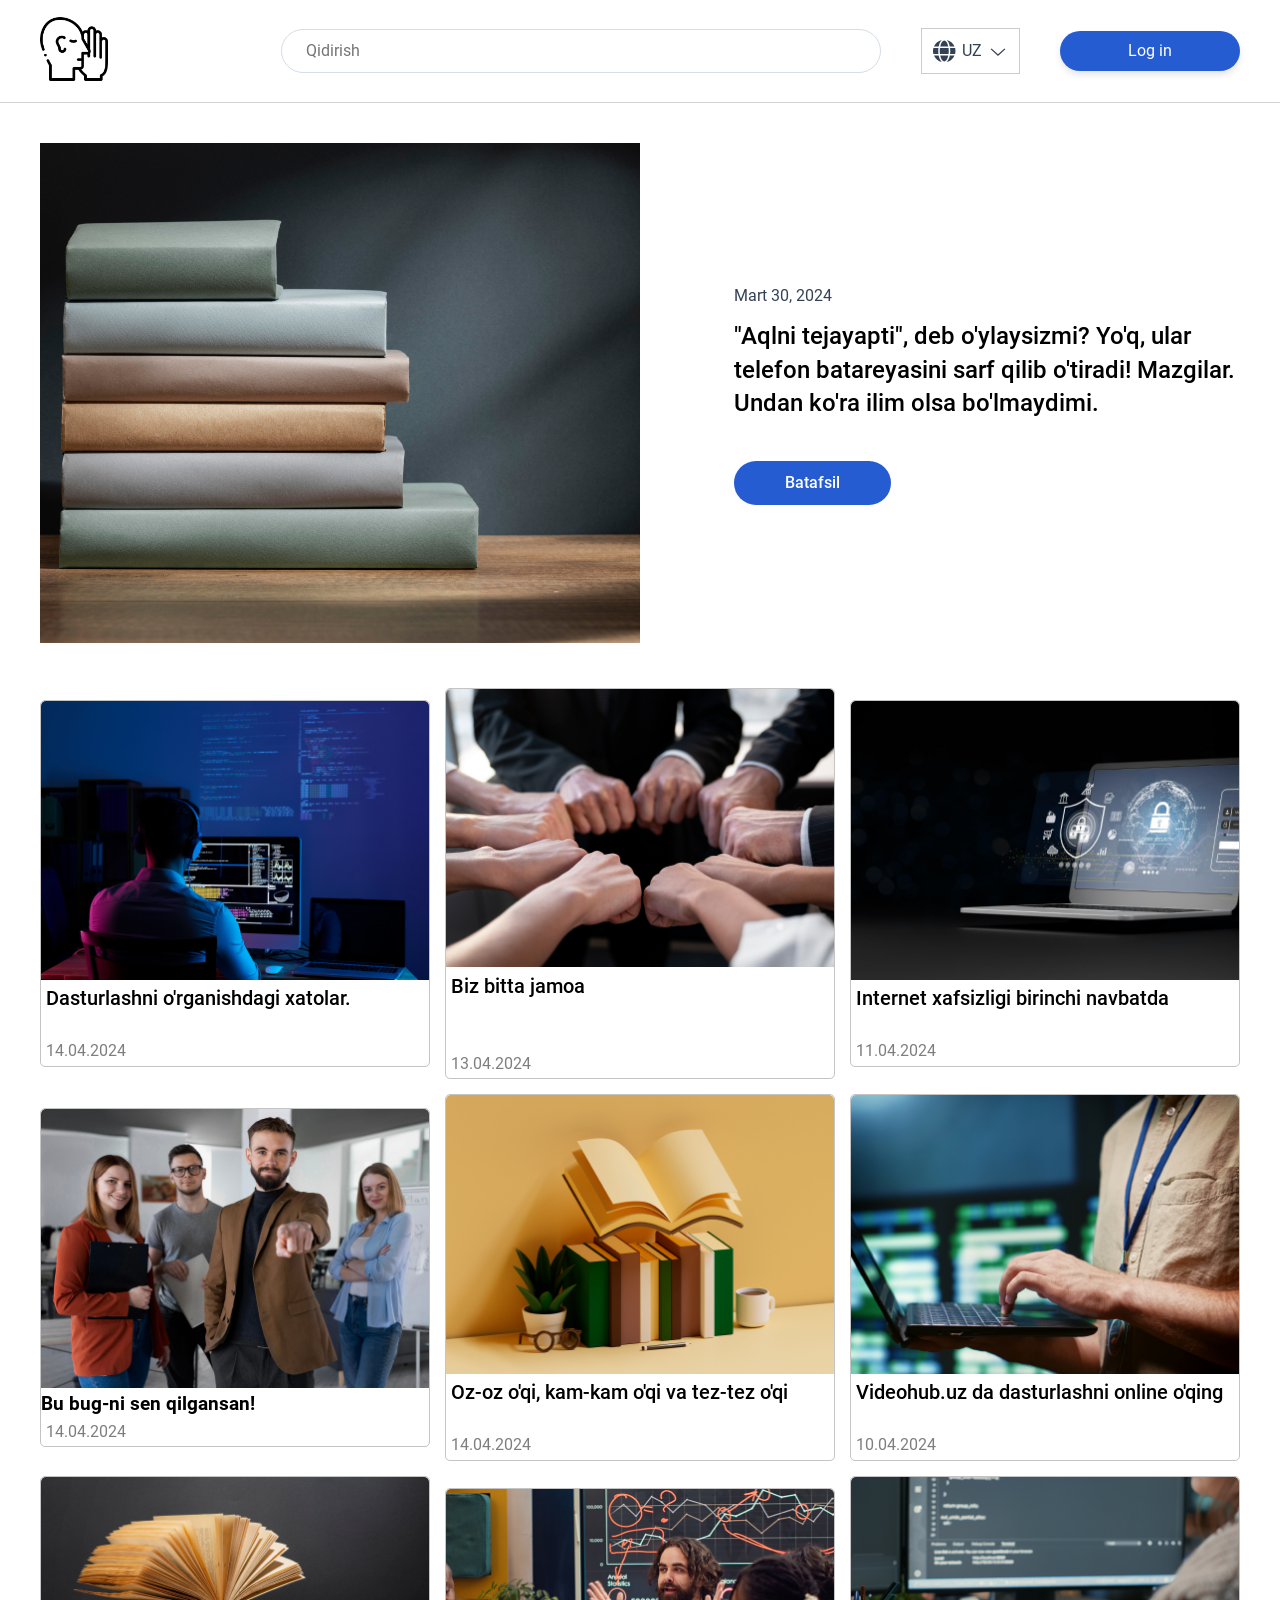
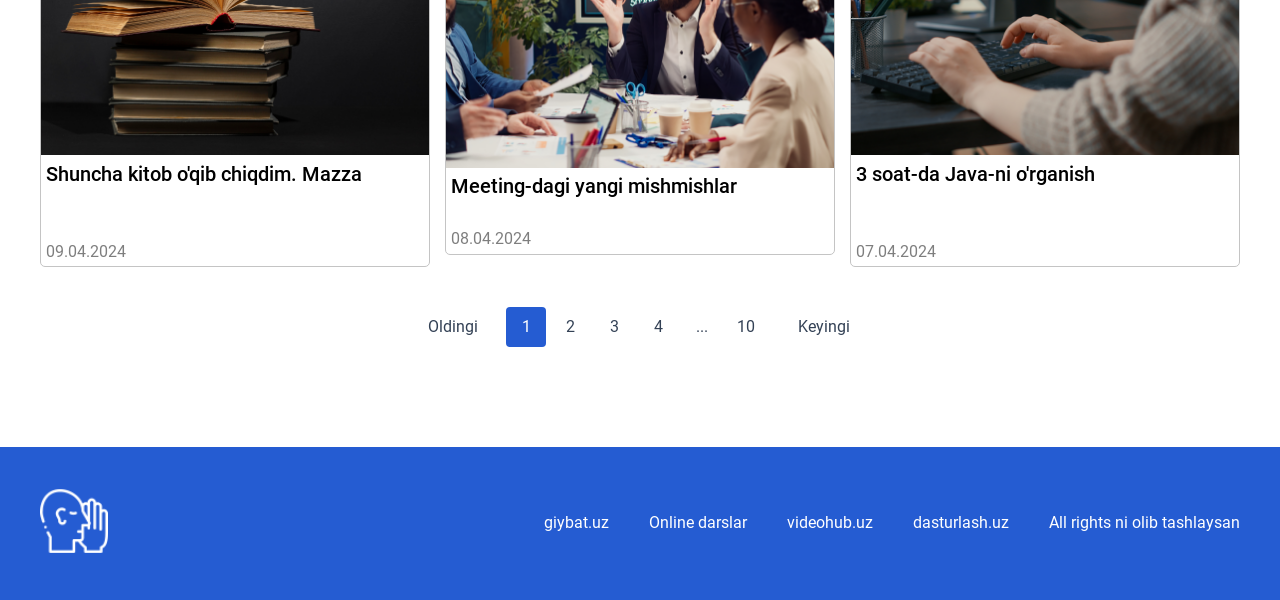
==== giybat-frontend-verstka-master/index.html @ 36bb70e4 "html template upload" ====
<!DOCTYPE html>
<html lang="en">
<head>
    <meta charset="UTF-8"/>
    <meta name="viewport" content="width=device-width, initial-scale=1.0"/>
    <link rel="stylesheet" href="./css/header.css"/>
    <link rel="stylesheet" href="./css/main.css"/>
    <link rel="stylesheet" href="./css/main-page.css"/>
    <link rel="stylesheet" href="./css/post.css"/>
    <link rel="stylesheet" href="./css/pagination.css"/>
    <link rel="stylesheet" href="./css/footer.css"/>
    <title>G'iybat.uz</title>
</head>
<body>
<div class="wrapper">
    <!-- Header start -->
    <header class="header">
        <div class="container">
            <div class="header_container">
                <div class="header_box__logo">
                    <a href="index.html">
                        <img src="./images/logo.png" alt="Book" class="header_logo"/>
                    </a>
                </div>
                <div class="header_block">
                    <div class="header_box__input">
                        <input type="text" placeholder="Qidirish" class="header_input"/>
                        <button class="header_search"></button>
                    </div>
                    <div class="dropdown">
                        <div class="dropdown_toggle" onclick="toggleLanguageDropdown()">
                            <img src="./images/language.svg" width="24" height="24"/>
                            <span id="current-lang">UZ</span>
                            <img src="./images/arrow1.svg" alt="arrow" class="arrow"/>
                        </div>
                        <div class="dropdown-content" id="dropdown-content">
                            <div onclick="setSelectedLanguage('UZ')">UZ</div>
                            <div onclick="setSelectedLanguage('EN')">EN</div>
                            <div onclick="setSelectedLanguage('RU')">RU</div>
                        </div>
                    </div>
                    <div class="header_btn__box">
                        <div class="header_burger__box">
                            <i class="header_burger"></i>
                        </div>
                        <a href="login.html" class="header_btn" id="header_btn">
                            Log in
                        </a>
                        <div class="header_entrance" id="header_entrance">
                            <button class="header_entrance__toggle">
                                <span class="icon user-icon">
                                  <svg xmlns="http://www.w3.org/2000/svg" width="16" height="16"
                                       fill="currentColor" viewBox="0 0 16 16">
                                    <path d="M8 8a3 3 0 1 0 0-6 3 3 0 0 0 0 6zM8 9a5 5 0 0 0-4.546 2.916A2 2 0 0 0 5.07 14h5.858a2 2 0 0 0 1.616-2.084A5 5 0 0 0 8 9z"/>
                                  </svg>
                                </span>
                                <span id="header_user_name_id">UserName</span>
                            </button>
                            <ul class="header_entrance__menu">
                                <li>
                                    <a href="profile-post-list.html">
                                    <span class="icon">
                                      <svg xmlns="http://www.w3.org/2000/svg"
                                           width="16" height="16" fill="currentColor" viewBox="0 0 16 16">
                                        <path d="M11 5a3 3 0 1 1-6 0 3 3 0 0 1 6 0z"/>
                                        <path d="M14 8s-1 0-1-1-1-4-5-4-5 4-5 4-1 1-1 1v6h12V8z"/>
                                      </svg>
                                    </span>
                                        Kabinetga o'tish
                                    </a>
                                </li>
                                <li>
                                    <a href="#logout" onclick="logout()">
                                    <span class="icon">
                                         <svg xmlns="http://www.w3.org/2000/svg" width="16" height="16"
                                              fill="currentColor" viewBox="0 0 16 16">
                                            <path d="M11.5 2.5a.5.5 0 0 0-.5-.5H4.707l.147-.146a.5.5 0 0 0-.708-.708l-1.5 1.5a.5.5 0 0 0 0 .708l1.5 1.5a.5.5 0 0 0 .708-.708L4.707 3h6.293a.5.5 0 0 0 .5-.5z"/>
                                            <path d="M11 14V6H5v8h6zm1 0V6a1 1 0 0 0-1-1H5a1 1 0 0 0-1 1v8a1 1 0 0 0 1 1h6a1 1 0 0 0 1-1z"/>
                                         </svg>
                                     </span>
                                        Profildan chiqish
                                    </a>
                                </li>
                            </ul>
                        </div>
                    </div>
                </div>
            </div>
        </div>
    </header>
    <!-- Header end -->

    <!-- Main start -->
    <main>

        <!-- Main Post start -->
        <section class="main-card">
            <div class="container">
                <div class="main-card_container">
                    <div class="main-card_img__box">
                        <img src="./images/book_first.png" alt="Book first"/>
                    </div>
                    <div class="main-card_content">
                        <p class="main-card_text">Mart 30, 2024</p>
                        <h2 class="main-card_title">
                            "Aqlni tejayapti", deb o'ylaysizmi? Yo'q, ular telefon batareyasini sarf qilib o'tiradi!
                            Mazgilar. Undan ko'ra ilim olsa bo'lmaydimi.
                        </h2>
                        <button class="main-card_btn">Batafsil</button>
                    </div>
                </div>
            </div>
        </section>
        <!-- Main Post end -->

        <!-- Main Post-List start -->
        <section class="post-wrapper container">
            <div class="post_container">
                <!-- Post box start -->
                <div class="post_box">
                    <a href="post-detail.html">
                        <div class="post_img__box">
                            <img src="./images/book1.png" alt="Book1" class="post_img"/>
                        </div>
                        <h3 class="post_title">
                            Dasturlashni o'rganishdagi xatolar.
                        </h3>
                        <p class="post_text">14.04.2024</p>
                    </a>
                </div>
                <!-- Post box end -->

                <!-- Post box start -->
                <div class="post_box">
                    <a href="post-detail.html">
                        <div class="post_img__box">
                            <img src="./images/book2.png" alt="Book1" class="post_img"/>
                        </div>
                        <h3 class="post_title post_short">Biz bitta jamoa</h3>
                        <p class="post_text">13.04.2024</p>
                    </a>
                </div>
                <!-- Post box end -->

                <!-- Post box start -->
                <div class="post_box">
                    <a href="post-detail.html">
                        <div class="post_img__box">
                            <img src="./images/book3.png" alt="Book1" class="post_img"/>
                        </div>
                        <h3 class="post_title">
                            Internet xafsizligi birinchi navbatda
                        </h3>
                        <p class="post_text">11.04.2024</p>
                    </a>
                </div>
                <!-- Post box end-->

                <!-- Post box start-->
                <div class="post_box">
                    <a href="post-detail.html">
                        <div class="post_img__box">
                            <img src="./images/book4.png" alt="Book1" class="post_img"/>
                        </div>
                        <h3 class="page_title">
                            Bu bug-ni sen qilgansan!
                        </h3>
                        <p class="post_text">14.04.2024</p>
                    </a>
                </div>
                <!-- Post box end -->

                <!-- Post box start -->
                <div class="post_box">
                    <a href="post-detail.html">
                        <div class="post_img__box">
                            <img src="./images/book5.png" alt="Book1" class="post_img"/>
                        </div>
                        <h3 class="post_title">
                            Oz-oz o'qi, kam-kam o'qi va tez-tez o'qi
                        </h3>
                        <p class="post_text">14.04.2024</p>
                    </a>
                </div>
                <!-- Post box end -->

                <!-- Post box start -->
                <div class="post_box">
                    <a href="post-detail.html">
                        <div class="post_img__box">
                            <img src="./images/book6.png" alt="Book1" class="post_img"/>
                        </div>
                        <h3 class="post_title">
                            Videohub.uz da dasturlashni online o'qing
                        </h3>
                        <p class="post_text">10.04.2024</p>
                    </a>
                </div>
                <!-- Post box end -->

                <!-- Post box start -->
                <div class="post_box">
                    <a href="post-detail.html">
                        <div class="post_img__box">
                            <img src="./images/book7.png" alt="Book1" class="post_img"/>
                        </div>
                        <h3 class="post_title post_short">Shuncha kitob o'qib chiqdim. Mazza</h3>
                        <p class="post_text">09.04.2024</p>
                    </a>
                </div>
                <!-- Post box end -->

                <!-- Post box start -->
                <div class="post_box">
                    <a href="post-detail.html">
                        <div class="post_img__box">
                            <img src="./images/book8.png" alt="Book1" class="post_img"/>
                        </div>
                        <h3 class="post_title">
                            Meeting-dagi yangi mishmishlar
                        </h3>
                        <p class="post_text">08.04.2024</p>
                    </a>
                </div>
                <!-- Post box end -->

                <!-- Post box start -->
                <div class="post_box">
                    <a href="post-detail.html">
                        <div class="post_img__box">
                            <img src="./images/book9.png" alt="Book1" class="post_img"/>
                        </div>
                        <h3 class="post_title post_short">3 soat-da Java-ni o'rganish</h3>
                        <p class="post_text">07.04.2024</p>
                    </a>
                </div>
                <!-- Post box end -->
            </div>
        </section>
        <!-- Main Post-List end -->

        <!-- Pagination start -->
        <section class="pagination container">
            <div class="pagination-wrapper">
                <div class="pagination_btn__box">
                    <button class="pagination_btn pagination-back">Oldingi</button>
                </div>
                <div class="pagination_block">
                    <div class="pagination_btn__box">
                        <button class="pagination_active">1</button>
                    </div>
                    <div class="pagination_btn__box">
                        <button class="pagination_btn">2</button>
                    </div>
                    <div class="pagination_btn__box">
                        <button class="pagination_btn">3</button>
                    </div>
                    <div class="pagination_btn__box">
                        <button class="pagination_btn">4</button>
                    </div>
                    <div class="pagination_btn__box">
                        <button class="pagination_btn">...</button>
                    </div>
                    <div class="pagination_btn__box">
                        <button class="pagination_btn">10</button>
                    </div>
                </div>
                <div class="pagination_btn__box">
                    <button class="pagination_btn pagination-forward">Keyingi</button>
                </div>
            </div>
        </section>
        <!-- Pagination end -->

    </main>
    <!-- Main end -->

</div>
<!-- Footer start -->
<footer class="footer">
    <div class="container">
        <div class="footer_container">
            <div class="footer_logo__box">
                <a href="index.html">
                    <img src="./images/logo2.png" alt="Book" class="header_logo"/>
                </a>
            </div>
            <ul class="footer_list">
                <li class="footer_item">
                    <a href="" class="footer_link">giybat.uz</a>
                </li>
                <li class="footer_item">
                    <a href="" class="footer_link">Online darslar</a>
                </li>
                <li class="footer_item">
                    <a href="" class="footer_link">videohub.uz</a>
                </li>
                <li class="footer_item">
                    <a href="" class="footer_link">dasturlash.uz</a>
                </li>
                <li class="footer_item">All rights ni olib tashlaysan</li>
            </ul>
        </div>
    </div>
</footer>
<!-- Footer end -->

<script src="./js/header.js"></script>
</body>
</html>
---- giybat-frontend-verstka-master/css/header.css ----
/* Header */
.header {
  padding-top: 15px;
  padding-bottom: 15px;
  background-color: #fff;
  border-bottom: 1px solid #d4d4d4;
}

.header_container {
  display: -webkit-box;
  display: -ms-flexbox;
  display: flex;
  -webkit-box-align: center;
  -ms-flex-align: center;
  align-items: center;
  -webkit-box-pack: justify;
  -ms-flex-pack: justify;
  justify-content: space-between;
}

.header_box__logo {
  padding-right: 40px;
}

.header_logo {
  width: 68px;
}

.header_block {
  width: 100%;
  display: -webkit-box;
  display: -ms-flexbox;
  display: flex;
  -webkit-box-pack: end;
  -ms-flex-pack: end;
  justify-content: flex-end;
  -webkit-box-align: center;
  -ms-flex-align: center;
  align-items: center;
  gap: 40px;
}

.header_box__input {
  position: relative;
  max-width: 600px;
  width: 100%;
}

.header_input {
  border: 1px solid #d4dde8;
  outline: none;
  width: 100%;
  padding: 12px 24px;
  border-radius: 30px;
}

.header_box__input input::-webkit-input-placeholder {
  font-family: "Roboto";
  font-weight: 400;
  font-size: 16px;
  line-height: 20.6px;
}

.header_box__input input::-moz-placeholder {
  font-family: "Roboto";
  font-weight: 400;
  font-size: 16px;
  line-height: 20.6px;
}

.header_box__input input:-ms-input-placeholder {
  font-family: "Roboto";
  font-weight: 400;
  font-size: 16px;
  line-height: 20.6px;
}

.header_box__input input::-ms-input-placeholder {
  font-family: "Roboto";
  font-weight: 400;
  font-size: 16px;
  line-height: 20.6px;
}

.header_box__input input::placeholder {
  font-family: "Roboto";
  font-weight: 400;
  font-size: 16px;
  line-height: 20.6px;
}

.header_search {
  position: absolute;
  width: 20px;
  height: 20px;
  background-image: url("../../images/search.svg");
  background-size: 20px 20px;
  top: 50%;
  right: 24px;
  -webkit-transform: translateY(-50%);
  transform: translateY(-50%);
}

.dropdown {
  position: relative;
  display: inline-block;
  font-family: Arial, sans-serif;
}

.dropdown_toggle {
  width: 99px;
  padding: 10px;
  display: -webkit-box;
  display: -ms-flexbox;
  display: flex; /* Flexbox для выравнивания */
  -webkit-box-align: center;
  -ms-flex-align: center;
  align-items: center; /* Вертикальное выравнивание по центру */
  -webkit-box-pack: justify;
  -ms-flex-pack: justify;
  justify-content: space-between;
  cursor: pointer;
  -webkit-transition: border 0.3s ease;
  transition: border 0.3s ease;
  border: 1px solid #ccc;
}

.active:hover {
  background-color: #255cd2;
}

#current-lang {
  color: #334155;
  font-family: "Roboto";
  font-weight: 400;
  font-size: 16px;
  line-height: 20.16px;
  margin-left: 6px;
}

/* Стиль стрелки */
.dropdown_toggle .arrow {
  margin-left: 5px;
  -webkit-transition: -webkit-transform 0.3s ease;
  transition: -webkit-transform 0.3s ease;
  transition: transform 0.3s ease;
  transition: transform 0.3s ease, -webkit-transform 0.3s ease; /* Плавная анимация вращения */
  -webkit-transform-origin: center;
  transform-origin: center; /* Точка вращения в центре */
}

/* Вращаем стрелку снизу вверх при открытии меню */
.dropdown_toggle.active .arrow {
  -webkit-transform: rotateX(180deg);
  transform: rotateX(
    180deg
  ); /* Вращение по оси X на 180 градусов снизу вверх */
}

.dropdown-content {
  display: none;
  position: absolute;
  background-color: white;
  border: 1px solid #ccc;
  width: 99px;
  z-index: 1;
}

.dropdown-content div {
  font-weight: 400;
  font-size: 16px;
  line-height: 20.16px;
  padding: 14px 24px;
  cursor: pointer;
  text-align: center; /* Центрирование текста */
}

.dropdown-content div:hover {
  background-color: #255cd2;
  color: #ffffff;
  text-decoration: underline;
}

.show {
  display: block;
}

.header_btn__box {
  max-width: 180px;
  width: 100%;
}

.header_btn {
  background-color: #255cd2; /* Синий цвет фона */
  color: #ffffff; /* Цвет текста */
  padding: 10px 68px; /* Отступы внутри кнопки */
  border: none; /* Убираем рамку */
  border-radius: 30px; /* Закругленные углы */
  font-weight: 400;
  font-size: 16px; /* Размер шрифта */
  line-height: 20.16px;
  cursor: pointer; /* Курсор при наведении */
  text-align: center; /* Центрирование текста */
  display: inline-block; /* Блочный элемент в строке */
  -webkit-box-shadow: 0 4px 6px rgba(0, 0, 0, 0.1);
  box-shadow: 0 4px 6px rgba(0, 0, 0, 0.1); /* Легкая тень */
  -webkit-transition: background-color 0.3s ease;
  transition: background-color 0.3s ease; /* Плавный переход фона при наведении */
  /* display: none; */
}

/* Menu start */
.header_entrance {
  position: relative;
  display: none;
}

.header_entrance__toggle {
  background-color: #fff;
  border: 1px solid #ccc;
  padding: 10px 15px;
  cursor: pointer;
  border-radius: 4px;
  display: flex;
  align-items: center;
  gap: 10px;
}

.header_entrance__menu {
  position: absolute;
  top: 100%;
  left: 0;
  display: none;
  background-color: #fff;
  border: 1px solid #ccc;
  border-radius: 4px;
  margin-top: 5px;
  list-style: none;
  padding: 0;
  width: 200px;
  box-shadow: 0 4px 6px rgba(0, 0, 0, 0.1);
}

.header_entrance__menu li {
  border-bottom: 1px solid #eee;
}

.header_entrance__menu li:last-child {
  border-bottom: none;
}

.header_entrance__menu a {
  text-decoration: none;
  color: #333;
  display: flex;
  align-items: center;
  gap: 10px;
  padding: 10px;
}

.header_entrance__menu a:hover {
  background-color: #f0f0f0;
}

.icon {
  display: flex;
  align-items: center;
}

.header_entrance__show {
  display: block;
}

/* Menu end*/

.header_entrance__block {
  position: relative;
  /* display: none; */
}

.header_name__block {
  display: flex;
  align-items: center;
}

.header_img__box {
  margin-right: 6px;
}

.rounded-circle {
  border-radius: 50%;
}

.header_list {
  position: absolute;
  display: none;
}

.header_entrance__link {
  color: #202020;
  display: flex;
  align-items: flex-start;
  border-bottom: 1px solid #cccccc;
  background-color: #f6f8fa;
  border-radius: 3px;
  padding: 10px;
}

.header_entrance__link:hover {
  background-color: #cccccc;
}

.header_entrance__link::before {
  content: "";
  width: 14px;
  height: 14px;
  display: inline-block;
  margin-right: 6px;
}

.header_entrance__item:nth-child(1) .header_entrance__link::before {
  background-image: url("../images/user.svg");
  background-size: 12.25px 14px;
  background-repeat: no-repeat;
  background-position: center center;
}

.header_entrance__item:nth-child(2) .header_entrance__link::before {
  background-image: url("../images/pencil.svg");
  background-size: 14px 14px;
  background-repeat: no-repeat;
  background-position: center center;
}

.header_entrance__item:nth-child(3) .header_entrance__link::before {
  background-image: url("../images/close.svg");
  background-size: 8.75px 14px;
  background-repeat: no-repeat;
  background-position: center center;
}

.header_btn:hover {
  background-color: #165cbb; /* Изменение фона при наведении */
}

@media screen and (max-width: 1100px) {
  .header_box__input {
    max-width: 300px;
  }
}

@media screen and (max-width: 800px) {
  .header_box__logo {
    padding-right: 20px;
  }

  .header_block {
    gap: 20px;
  }

  .header_btn {
    padding-left: 48px;
    padding-right: 48px;
  }
}

@media screen and (max-width: 700px) {
  .header_burger__box {
    padding: 12px 11px;
    background-color: #edf0f3;
  }

  .header_burger {
    width: 18px;
    height: 16px;
    background-image: url("../../images/burger.svg");
    background-repeat: no-repeat;
    background-position: center center;
    display: block;
  }

  .header_btn {
    display: none;
  }
}

@media screen and (max-width: 500px) {
  .header {
    padding-top: 20px;
    padding-bottom: 20px;
  }

  .header_input {
    display: none;
  }

  .header_search {
    right: 0;
  }

  .current-lang {
    font-size: 14px;
    line-height: 17.64px;
  }
}
---- giybat-frontend-verstka-master/css/main.css ----
@charset "UTF-8";
html {
    line-height: 1.15; /* 1 */
    -webkit-text-size-adjust: 100%; /* 2 */
}

body {
    margin: 0;
}

main {
    display: block;
}

h1 {
    font-size: 2em;
    margin: 0.67em 0;
}

hr {
    -webkit-box-sizing: content-box;
    box-sizing: content-box; /* 1 */
    height: 0; /* 1 */
    overflow: visible; /* 2 */
}

pre {
    font-family: monospace, monospace; /* 1 */
    font-size: 1em; /* 2 */
}

a {
    background-color: transparent;
}

abbr[title] {
    border-bottom: none; /* 1 */
    text-decoration: underline; /* 2 */
    -webkit-text-decoration: underline dotted;
    text-decoration: underline dotted; /* 2 */
}

b,
strong {
    font-weight: bolder;
}

code,
kbd,
samp {
    font-family: monospace, monospace; /* 1 */
    font-size: 1em; /* 2 */
}

small {
    font-size: 80%;
}

sub,
sup {
    font-size: 75%;
    line-height: 0;
    position: relative;
    vertical-align: baseline;
}

sub {
    bottom: -0.25em;
}

sup {
    top: -0.5em;
}

img {
    border-style: none;
}


button,
input,
optgroup,
select,
textarea {
    font-family: inherit; /* 1 */
    font-size: 100%; /* 1 */
    line-height: 1.15; /* 1 */
    margin: 0; /* 2 */
}


button,
input {
    /* 1 */
    overflow: visible;
}

button,
select {
    /* 1 */
    text-transform: none;
}

/**
 * Correct the inability to style clickable types in iOS and Safari.
 */
button,
[type="button"],
[type="reset"],
[type="submit"] {
    -webkit-appearance: button;
}

/**
 * Remove the inner border and padding in Firefox.
 */
button::-moz-focus-inner,
[type="button"]::-moz-focus-inner,
[type="reset"]::-moz-focus-inner,
[type="submit"]::-moz-focus-inner {
    border-style: none;
    padding: 0;
}

/**
 * Restore the focus styles unset by the previous rule.
 */
button:-moz-focusring,
[type="button"]:-moz-focusring,
[type="reset"]:-moz-focusring,
[type="submit"]:-moz-focusring {
    outline: 1px dotted ButtonText;
}


/**
 * 1. Correct the text wrapping in Edge and IE.
 * 2. Correct the color inheritance from `fieldset` elements in IE.
 * 3. Remove the padding so developers are not caught out when they zero out
 *    `fieldset` elements in all browsers.
 */
legend {
    -webkit-box-sizing: border-box;
    box-sizing: border-box; /* 1 */
    color: inherit; /* 2 */
    display: table; /* 1 */
    max-width: 100%; /* 1 */
    padding: 0; /* 3 */
    white-space: normal; /* 1 */
}

/**
 * Add the correct vertical alignment in Chrome, Firefox, and Opera.
 */
progress {
    vertical-align: baseline;
}

/**
 * Remove the default vertical scrollbar in IE 10+.
 */
textarea {
    overflow: auto;
}

/**
 * 1. Add the correct box sizing in IE 10.
 * 2. Remove the padding in IE 10.
 */
[type="checkbox"],
[type="radio"] {
    -webkit-box-sizing: border-box;
    box-sizing: border-box; /* 1 */
    padding: 0; /* 2 */
}

/**
 * Correct the cursor style of increment and decrement buttons in Chrome.
 */
[type="number"]::-webkit-inner-spin-button,
[type="number"]::-webkit-outer-spin-button {
    height: auto;
}

/**
 * 1. Correct the odd appearance in Chrome and Safari.
 * 2. Correct the outline style in Safari.
 */
[type="search"] {
    -webkit-appearance: textfield; /* 1 */
    outline-offset: -2px; /* 2 */
}

/**
 * Remove the inner padding in Chrome and Safari on macOS.
 */
[type="search"]::-webkit-search-decoration {
    -webkit-appearance: none;
}

/**
 * 1. Correct the inability to style clickable types in iOS and Safari.
 * 2. Change font properties to `inherit` in Safari.
 */
::-webkit-file-upload-button {
    -webkit-appearance: button; /* 1 */
    font: inherit; /* 2 */
}


/**
 * Add the correct display in IE 10.
 */
[hidden] {
    display: none;
}

@font-face {
    font-display: swap;
    font-family: "Roboto";
    font-style: normal;
    font-weight: 400;
    src: url("../fonts/roboto-v32-latin-regular.woff2") format("woff2");
}

@font-face {
    font-display: swap;
    font-family: "Roboto";
    font-style: normal;
    font-weight: 500;
    src: url("../fonts/roboto-v32-latin-500.woff2") format("woff2");
}

@font-face {
    font-display: swap;
    font-family: "Roboto";
    font-style: normal;
    font-weight: 700;
    src: url("../fonts/roboto-v32-latin-700.woff2") format("woff2");
}

html {
    box-sizing: border-box;
    scroll-behavior: smooth;
    height: 100%;
}

*,
*::before,
*::after {
    box-sizing: inherit;
    font-family: "Roboto";
}

body {
    height: 100%;
    margin: 0;
    padding: 0;
}

h1,
h2,
h3,
h4,
h5,
h6,
p {
    margin: 0;
}

img {
    width: 100%;
    height: auto;
    -o-object-fit: cover;
    object-fit: cover;
}

ul,
li {
    padding: 0;
    margin: 0;
    list-style: none;
}

a {
    display: inline-block;
    text-decoration: none;
}

button {
    display: inline-block;
    background: transparent;
    border: none;
    cursor: pointer;
    padding: 0;
}

.container {
    max-width: 1240px;
    width: 100%;
    margin-left: auto;
    margin-right: auto;
    padding-left: 20px;
    padding-right: 20px;
}

.container-small {
    width: 60%;
    margin-left: auto;
    margin-right: auto;
    padding-left: 20px;
    padding-right: 20px;
}

.btn {
    border-radius: 30px;
    padding: 10px 35px;
    font-weight: 500;
    font-size: 16px;
    line-height: 22.4px;
    display: inline-block;
}

.btn-default {
    color: black;
    background-color: #edf0f3;
}

.btn-primary {
    color: #ffffff;
    background-color: #255cd2;

}


.bottom-m-3 {
    margin-bottom: 2.5rem;
}

.paragraph-title {
    font-weight: 700;
    font-size: 24px;
    line-height: 28.8px;
    margin-bottom: 24px;
}

.ml-3 {
    margin-left: 3rem;
}

.mb-16 {
    margin-bottom: 40px;
}

.position-relative {
    position: relative;
}
---- giybat-frontend-verstka-master/css/main-page.css ----
/* main card style start */
.main-card {
    padding-top: 40px;
    padding-bottom: 40px;
}

.main-card_container {
    display: flex;
    align-items: center;
    justify-content: space-between;
    column-gap: 14px;
}

.main-card_img__box {
    max-width: 600px;
    width: 100%;
}

.main-card_text {
    font-weight: 400;
    font-size: 16px;
    line-height: 20.16px;
    color: #334155;
    margin-bottom: 14px;
}

.main-card_title {
    max-width: 506px;
    width: 100%;
    font-weight: 500;
    font-size: 24px;
    line-height: 33.6px;
    margin-bottom: 40px;
}

.main-card_btn {
    font-weight: 500;
    font-size: 16px;
    line-height: 24px;
    padding: 10px 51px;
    border-radius: 30px;
    background-color: #255cd2;
    color: #ffffff;
}

@media screen and (max-width: 1164px) {
    .main-card {
        padding-top: 30px;
        padding-bottom: 30px;
    }

    .main-card_container {
        -webkit-box-orient: vertical;
        -webkit-box-direction: normal;
        -ms-flex-direction: column;
        flex-direction: column;
        row-gap: 28px;
    }

    .main-card_img__box {
        max-width: 500px;
    }
}

@media screen and (max-width: 600px) {
    .main-card {
        padding-top: 16px;
    }

    .main-card_container {
        row-gap: 16px;
    }

    .main-card_img__box {
        max-width: 100%;
    }

    .main-card_text {
        font-size: 14px;
        line-height: 17.64px;
        margin-bottom: 14px;
    }

    .main-card_title {
        max-width: 100%;
        font-size: 18px;
        line-height: 25.2px;
        margin-bottom: 24px;
    }

    .main-card_btn {
        padding-left: 0;
        padding-right: 0;
        width: 100%;
    }
}

/* main card style end */
---- giybat-frontend-verstka-master/css/post.css ----
/* Post style css */
.post-wrapper {
    padding-bottom: 40px;
}

.post_container {
    display: flex;
    align-items: center;
    flex-wrap: wrap;
    justify-content: center;
    column-gap: 15px;
    row-gap: 15px;
}

.post_main_title {
    text-align: center;
    font-weight: 700;
    font-size: 46px;
    line-height: 64.4px;
    margin-bottom: 40px;
}

.post_box {
    max-width: 390px;
    width: 100%;
    border-radius: 5px;
    transition: box-shadow 0.3s ease-out;
    border: 0.5px solid #c4c4c4;
}

.post_box a {
    color: black;
}

.post_img__box {
    margin-bottom: 2px;
    border-radius: 50px;
}

.post_img {
    border-top-right-radius: 5px;
    border-top-left-radius: 5px;
}

.post_title {
    font-family: "Roboto";
    font-weight: 500;
    font-size: 20px;
    line-height: 25.2px;
    padding: 0 5px;
    margin-bottom: 24px;
}

.post_short {
    margin-bottom: 49px;
}

.post_text {
    font-size: 16px;
    line-height: 22.4px;
    text-decoration: none;
    color: #7e7e7e;
    padding: 5px 5px 3px 5px;
}

@media screen and (max-width: 834px) {
    .page_short {
        margin-bottom: 24px;
    }
}

@media screen and (max-width: 500px) {
    .page {
        padding-bottom: 24px;
    }

    .page_box {
        max-width: 100%;
    }

    .page_img__box {
        max-width: 100%;
    }

    .page_title {
        font-size: 16px;
        line-height: 20.16px;
        margin-bottom: 16px;
    }

    .page_text {
        font-size: 14px;
        line-height: 19.6px;
    }
}

/* Post detail */
.post-detail {
    padding-top: 40px;
    padding-bottom: 100px;
    max-width: 1000px;
    width: 100%;
    margin-left: auto;
    margin-right: auto;
}

.post-detail_title {
    text-align: center;
}

.post-detail_data {
    margin-bottom: 24px;
    font-weight: 400;
    font-size: 16px;
    line-height: 22.4px;
    color: #334155;
    text-align: center;
}

.post-detail_title {
    margin-bottom: 40px;
    font-weight: 700;
    font-size: 34px;
    line-height: 42.84px;
}

.post-detail_description {
    max-width: 958px;
    width: 100%;
    margin-right: auto;
    margin-left: auto;
    margin-bottom: 40px;
}

.post-detail_img__box {
    margin-bottom: 40px;
}

.post-detail_description,
.post-detail_content {
    font-size: 16px;
    line-height: 26px;
    color: #334155;
}

@media screen and (max-width: 600px) {
    .post-detail {
        padding-top: 14px;
        padding-bottom: 60px;
    }

    .post-detail_data,
    .post-detail_title {
        text-align: start;
    }

    .post-detail_data {
        font-size: 14px;
        line-height: 19.6px;
        margin-bottom: 14px;
    }

    .post-detail_title {
        font-size: 20px;
        line-height: 25.2px;
        margin-bottom: 24px;
    }

    .post-detail_description {
        margin-bottom: 24px;
    }

    .post-detail_img__box {
        margin-bottom: 24px;
    }

    .post-detail_content {
        display: none;
    }
}

/* PProfile post */

.profile-post_container {
    display: flex;
    column-gap: 15px;
    row-gap: 15px;
    flex-wrap: wrap;
}


.profile_tab_btn {
    background-color: #ffffff;
    border-radius: 50%;
    position: absolute;
    z-index: 1000;
    right: 6px;
    top: 6px;
}

.profile_tab_btn::before {
    content: "";
    width: 40px;
    height: 40px;
    display: block;
    background: url("../../images/notes.svg");
    background-position: center center;
    background-repeat: no-repeat;
    background-size: 24px;
}
---- giybat-frontend-verstka-master/css/pagination.css ----
.pagination {
    padding-bottom: 100px;
}

.pagination-wrapper {
    max-width: 434px;
    width: 100%;
    margin-left: auto;
    margin-right: auto;
    justify-content: space-between;
}

.pagination-wrapper,
.pagination_block {
    display: flex;
    align-items: center;
}

.pagination_block {
    margin-left: 24px;
    margin-right: 24px;
    column-gap: 4px;
}

.pagination_btn {
    font-weight: 400;
    font-size: 16px;
    line-height: 22.4px;
    color: #334155;
    position: relative;
}

.pagination-back {
    width: 59px;
    height: 22px;
}

.pagination-back::after {
    content: "";
    width: 12px;
    height: 12px;
    display: inline-block;
    background-image: url("../../images/arrow1.svg");
    background-position: center center;
    background-repeat: no-repeat;
    position: absolute;
    top: 52%;
    left: -6px;
    rotate: 90deg;
    transform: translateX(-50%);
}

.pagination-forward {
    width: 67px;
    height: 22px;
}

.pagination-forward::before {
    content: "";
    width: 12px;
    height: 12px;
    display: inline-block;
    background-image: url("../../images/arrow1.svg");
    background-position: center center;
    background-repeat: no-repeat;
    position: absolute;
    top: 50%;
    right: -6px;
    rotate: -90deg;
    transform: translateX(50%);
}

.pagination_block .pagination_btn {
    width: 40px;
    height: 40px;
    padding: 9px 10px;
    border-radius: 4px;
}

.pagination_block .pagination_btn:hover {
    background-color: #edf0f3;
}

.pagination_btn__box .pagination_active {
    background-color: #255cd2;
    color: #ffffff;
    font-weight: 400;
    font-size: 16px;
    line-height: 22.4px;
    position: relative;
    width: 40px;
    height: 40px;
    padding: 9px 10px;
    border-radius: 4px;
}

.pagination_block .active:hover {
    background-color: #255cd2;
}

@media screen and (max-width: 500px) {
    .pagination {
        padding-bottom: 60px;
    }

    .pagination-wrapper {
        justify-content: center;
        column-gap: 0;
        row-gap: 0;
    }

    .pagination_btn {
        width: 53px;
        height: 20px;
        font-size: 14px;
        line-height: 19.6px;
    }

    .pagination-back::after {
        top: 49%;
    }

    .pagination-forward::before {
        right: -12px;
    }

    .pagination_block {
        margin-left: 10px;
        margin-right: 10px;
    }

    .pagination_btn__box:nth-child(4) {
        display: none;
    }

    .pagination_block .pagination_btn {
        width: 30px;
        height: 30px;
        padding: 5px;
    }
}
---- giybat-frontend-verstka-master/css/footer.css ----
.footer {
  padding-top: 40px;
  padding-bottom: 40px;
  background-color: #255cd2;
}

.footer_container {
  display: flex;
  justify-content: space-between;
  align-items: center;
}

.footer_logo {
  width: 77px;
  margin-right: 40px;
}

.footer_list {
  display: flex;
  column-gap: 40px;
  align-items: center;
}

.footer_item,
.footer_link {
  font-weight: 400;
  font-size: 16px;
  line-height: 20.16px;
  color: #ffffff;
  transition: all 0.3 ease;
}

.footer_link:hover {
  text-decoration: underline;
}

@media screen and (max-width: 810px) {
  .footer_logo {
    margin: 0;
  }

  .footer_container {
    flex-direction: column;
    margin-bottom: 24px;
  }

  .footer_list {
    flex-direction: column;
    row-gap: 14px;
  }
}
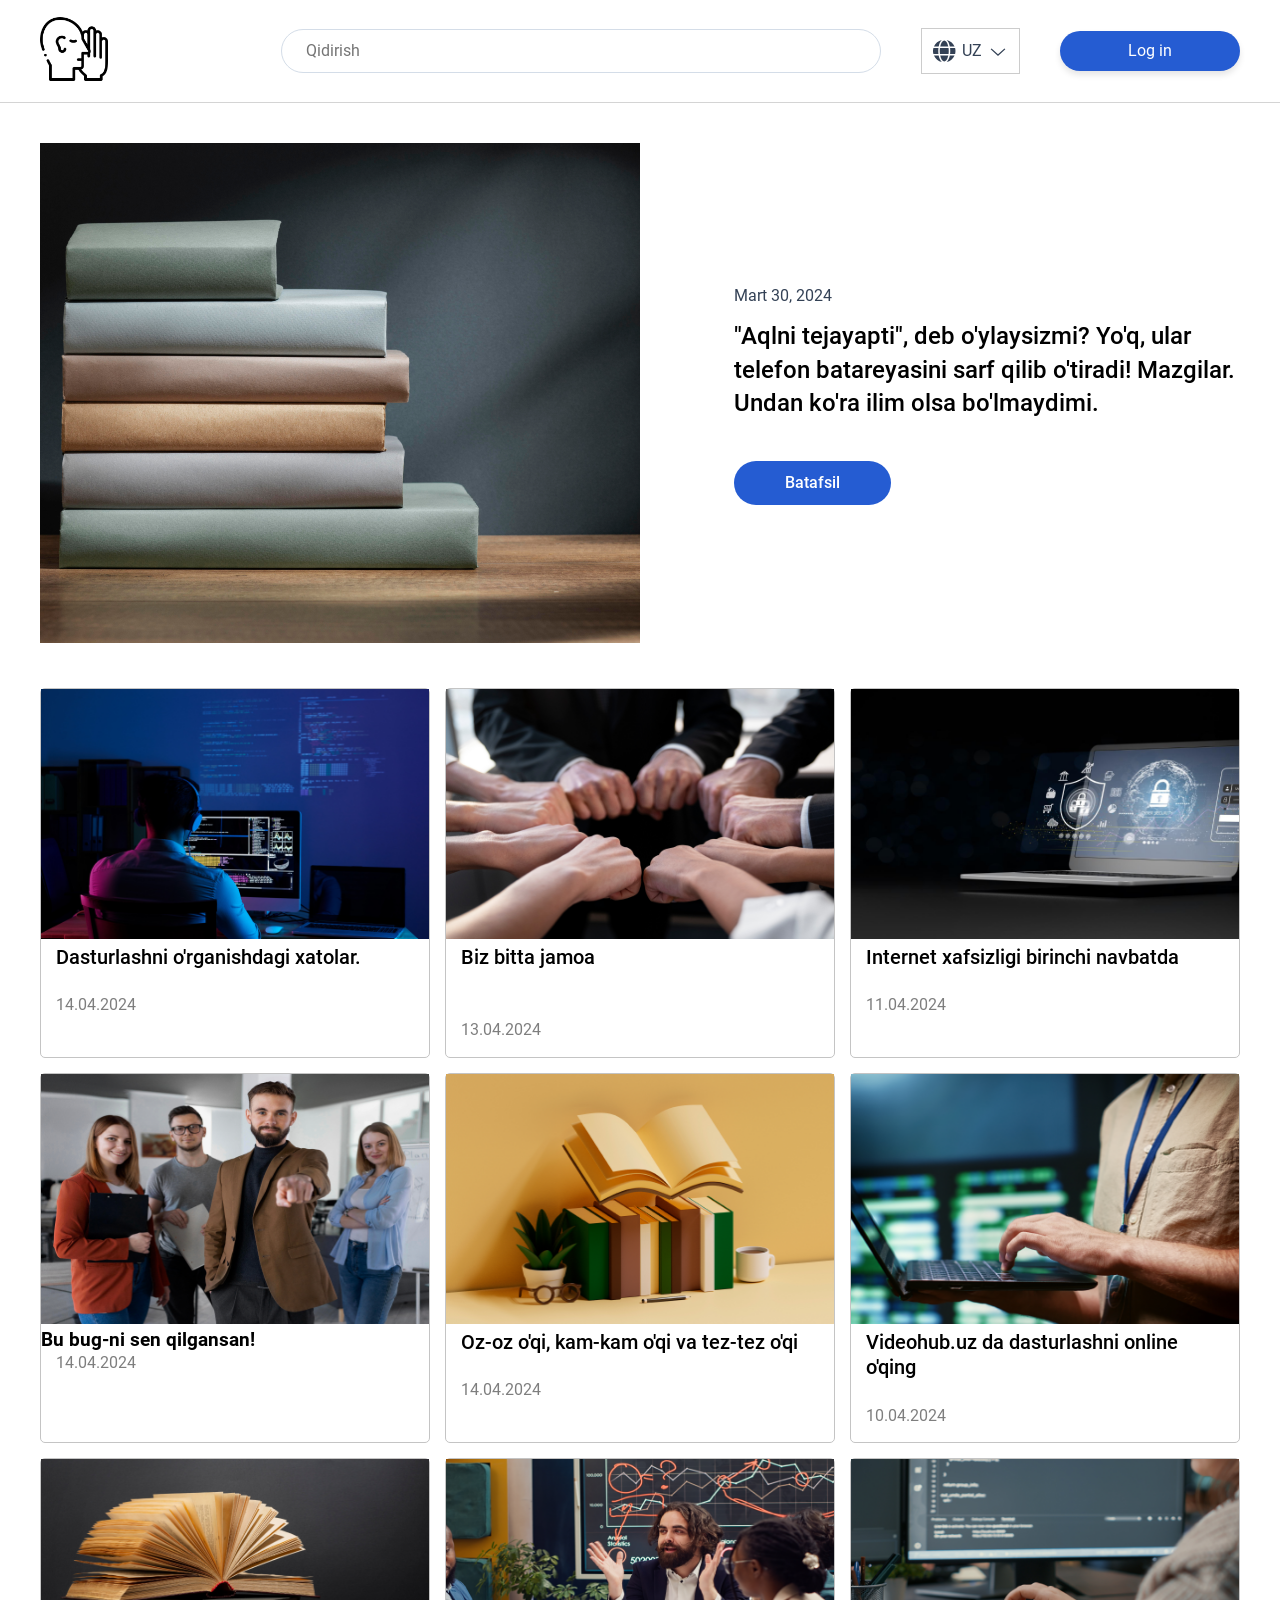
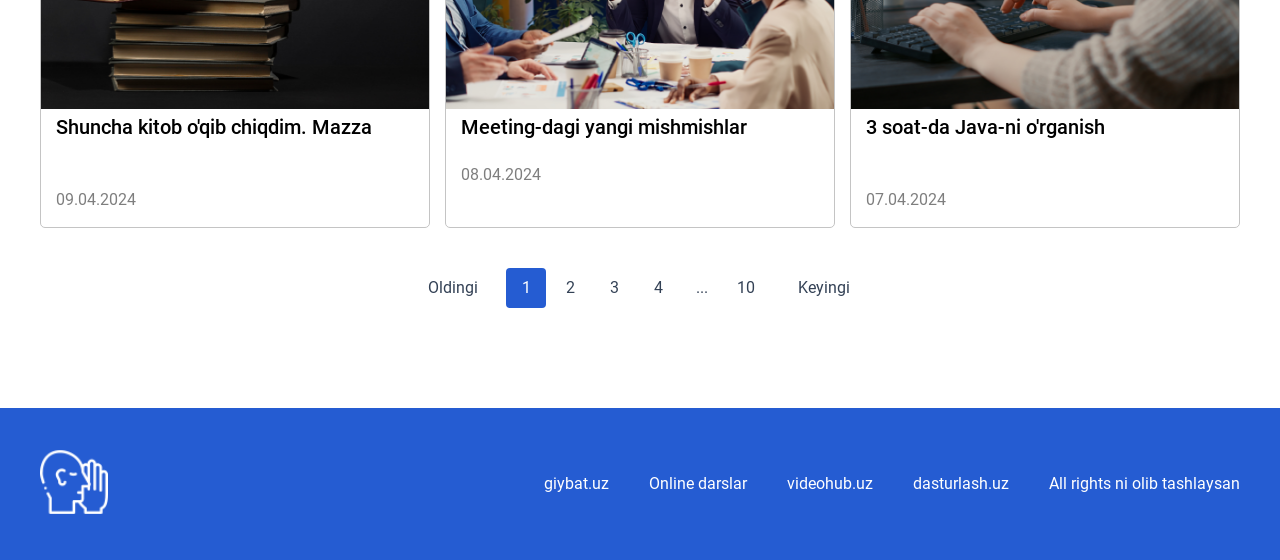
==== commit 40dba069: "index page xatoligida" ====
--- a/giybat-frontend-verstka-master/index.html
+++ b/giybat-frontend-verstka-master/index.html
@@ -24,8 +24,8 @@
                 </div>
                 <div class="header_block">
                     <div class="header_box__input">
-                        <input type="text" placeholder="Qidirish" class="header_input"/>
-                        <button class="header_search"></button>
+                        <input type="text" placeholder="Qidirish" class="header_input" id="header-search-inputId"/>
+                        <button class="header_search" id="header-search-buttonId"></button>
                     </div>
                     <div class="dropdown">
                         <div class="dropdown_toggle" onclick="toggleLanguageDropdown()">
@@ -48,12 +48,8 @@
                         </a>
                         <div class="header_entrance" id="header_entrance">
                             <button class="header_entrance__toggle">
-                                <span class="icon user-icon">
-                                  <svg xmlns="http://www.w3.org/2000/svg" width="16" height="16"
-                                       fill="currentColor" viewBox="0 0 16 16">
-                                    <path d="M8 8a3 3 0 1 0 0-6 3 3 0 0 0 0 6zM8 9a5 5 0 0 0-4.546 2.916A2 2 0 0 0 5.07 14h5.858a2 2 0 0 0 1.616-2.084A5 5 0 0 0 8 9z"/>
-                                  </svg>
-                                </span>
+                                <img id="header_user_image_id" class="header_user_image" src="./images/default-user.png"
+                                     alt="">
                                 <span id="header_user_name_id">UserName</span>
                             </button>
                             <ul class="header_entrance__menu">
@@ -98,15 +94,15 @@
             <div class="container">
                 <div class="main-card_container">
                     <div class="main-card_img__box">
-                        <img src="./images/book_first.png" alt="Book first"/>
+                        <img src="./images/book_first.png" alt="Book first" id="main-card-imageId"/>
                     </div>
                     <div class="main-card_content">
-                        <p class="main-card_text">Mart 30, 2024</p>
-                        <h2 class="main-card_title">
+                        <p class="main-card_text" id="main-card-dateId">Mart 30, 2024</p>
+                        <h2 class="main-card_title" id="main-card-titleId">
                             "Aqlni tejayapti", deb o'ylaysizmi? Yo'q, ular telefon batareyasini sarf qilib o'tiradi!
                             Mazgilar. Undan ko'ra ilim olsa bo'lmaydimi.
                         </h2>
-                        <button class="main-card_btn">Batafsil</button>
+                        <a class="main-card_btn" href="post-detail.html" id="main-card-detailBtnId">Batafsil</a>
                     </div>
                 </div>
             </div>
@@ -115,7 +111,7 @@
 
         <!-- Main Post-List start -->
         <section class="post-wrapper container">
-            <div class="post_container">
+            <div class="post_container" id="post_container_id">
                 <!-- Post box start -->
                 <div class="post_box">
                     <a href="post-detail.html">
@@ -241,7 +237,7 @@
 
         <!-- Pagination start -->
         <section class="pagination container">
-            <div class="pagination-wrapper">
+            <div class="pagination-wrapper" id="paginationWrapperId">
                 <div class="pagination_btn__box">
                     <button class="pagination_btn pagination-back">Oldingi</button>
                 </div>
@@ -276,6 +272,7 @@
     <!-- Main end -->
 
 </div>
+
 <!-- Footer start -->
 <footer class="footer">
     <div class="container">
@@ -306,5 +303,7 @@
 <!-- Footer end -->
 
 <script src="./js/header.js"></script>
+<script src="./js/index.js"></script>
+<script src="./js/main.js"></script>
 </body>
-</html>
+</html>
--- a/giybat-frontend-verstka-master/css/header.css
+++ b/giybat-frontend-verstka-master/css/header.css
@@ -271,6 +271,10 @@
   display: block;
 }
 
+.header_user_image{
+  width: 24px;
+  height: 24px;
+}
 /* Menu end*/
 
 .header_entrance__block {
--- a/giybat-frontend-verstka-master/css/main.css
+++ b/giybat-frontend-verstka-master/css/main.css
@@ -344,6 +344,10 @@
     margin-bottom: 24px;
 }
 
+.mt-2 {
+    margin-top: 32px;
+}
+
 .ml-3 {
     margin-left: 3rem;
 }
@@ -352,6 +356,62 @@
     margin-bottom: 40px;
 }
 
+.mb-1 {
+    margin-bottom: 16px;
+}
+
 .position-relative {
     position: relative;
+}
+
+.display-none {
+    display: none;
+}
+
+.d-flex {
+    display: flex;
+}
+
+.justify-content-end {
+    justify-content: end;
+}
+
+.text-center {
+    text-align: center;
+}
+
+.hover-pointer:hover {
+    cursor: pointer;
+}
+
+/* Popup container */
+#popup-container {
+    position: fixed;
+    top: 20px;
+    right: 20px;
+    display: flex;
+    flex-direction: column;
+    gap: 10px;
+    align-items: flex-end;
+}
+
+/* Individual popup styling */
+.popup {
+    background-color: #4CAF50;
+    color: white;
+    padding: 15px;
+    border-radius: 5px;
+    box-shadow: 0px 0px 10px rgba(0, 0, 0, 0.1);
+    transition: opacity 0.5s ease-in-out, transform 0.5s ease-in-out;
+    opacity: 1;
+    transform: translateX(0);
+}
+
+.popup.hide {
+    opacity: 0;
+    transform: translateX(100px);
+}
+
+.width-100 {
+    width: 100%;
 }
--- a/giybat-frontend-verstka-master/css/post.css
+++ b/giybat-frontend-verstka-master/css/post.css
@@ -26,20 +26,35 @@
     border-radius: 5px;
     transition: box-shadow 0.3s ease-out;
     border: 0.5px solid #c4c4c4;
+    padding-bottom: 20px;
+
+    display: flex;
+    flex-direction: column;
+    justify-content: space-between;
+    align-items: flex-start;
+    gap:10px;
+
+    min-height: 370px;
+    max-height: 370px;
 }
 
 .post_box a {
     color: black;
+    width: 100%;
 }
 
 .post_img__box {
     margin-bottom: 2px;
-    border-radius: 50px;
+    /*border-radius: 50px;*/
+    overflow: hidden;
+    width: 100%;
 }
 
 .post_img {
-    border-top-right-radius: 5px;
-    border-top-left-radius: 5px;
+    /*border-top-right-radius: 5px;*/
+    /*border-top-left-radius: 5px;*/
+    height: 250px;
+    object-fit: fill;
 }
 
 .post_title {
@@ -47,8 +62,14 @@
     font-weight: 500;
     font-size: 20px;
     line-height: 25.2px;
-    padding: 0 5px;
+    padding: 0 15px;
     margin-bottom: 24px;
+
+    display: -webkit-box;
+    -webkit-line-clamp: 2;
+    -webkit-box-orient: vertical;
+    overflow: hidden;
+    text-overflow: ellipsis;
 }
 
 .post_short {
@@ -60,7 +81,8 @@
     line-height: 22.4px;
     text-decoration: none;
     color: #7e7e7e;
-    padding: 5px 5px 3px 5px;
+    padding: 0 15px;
+    margin-top: auto;
 }
 
 @media screen and (max-width: 834px) {
@@ -188,7 +210,6 @@
     flex-wrap: wrap;
 }
 
-
 .profile_tab_btn {
     background-color: #ffffff;
     border-radius: 50%;
@@ -196,6 +217,8 @@
     z-index: 1000;
     right: 6px;
     top: 6px;
+    width: 10% !important;
+
 }
 
 .profile_tab_btn::before {
@@ -207,4 +230,4 @@
     background-position: center center;
     background-repeat: no-repeat;
     background-size: 24px;
-}+}
--- a/giybat-frontend-verstka-master/css/pagination.css
+++ b/giybat-frontend-verstka-master/css/pagination.css
@@ -28,6 +28,17 @@
     line-height: 22.4px;
     color: #334155;
     position: relative;
+}
+
+.pagination_btn_dots {
+    font-weight: 400;
+    font-size: 16px;
+    line-height: 22.4px;
+    color: #334155;
+    position: relative;
+}
+.pagination_btn_dots:hover {
+  cursor: default;
 }
 
 .pagination-back {
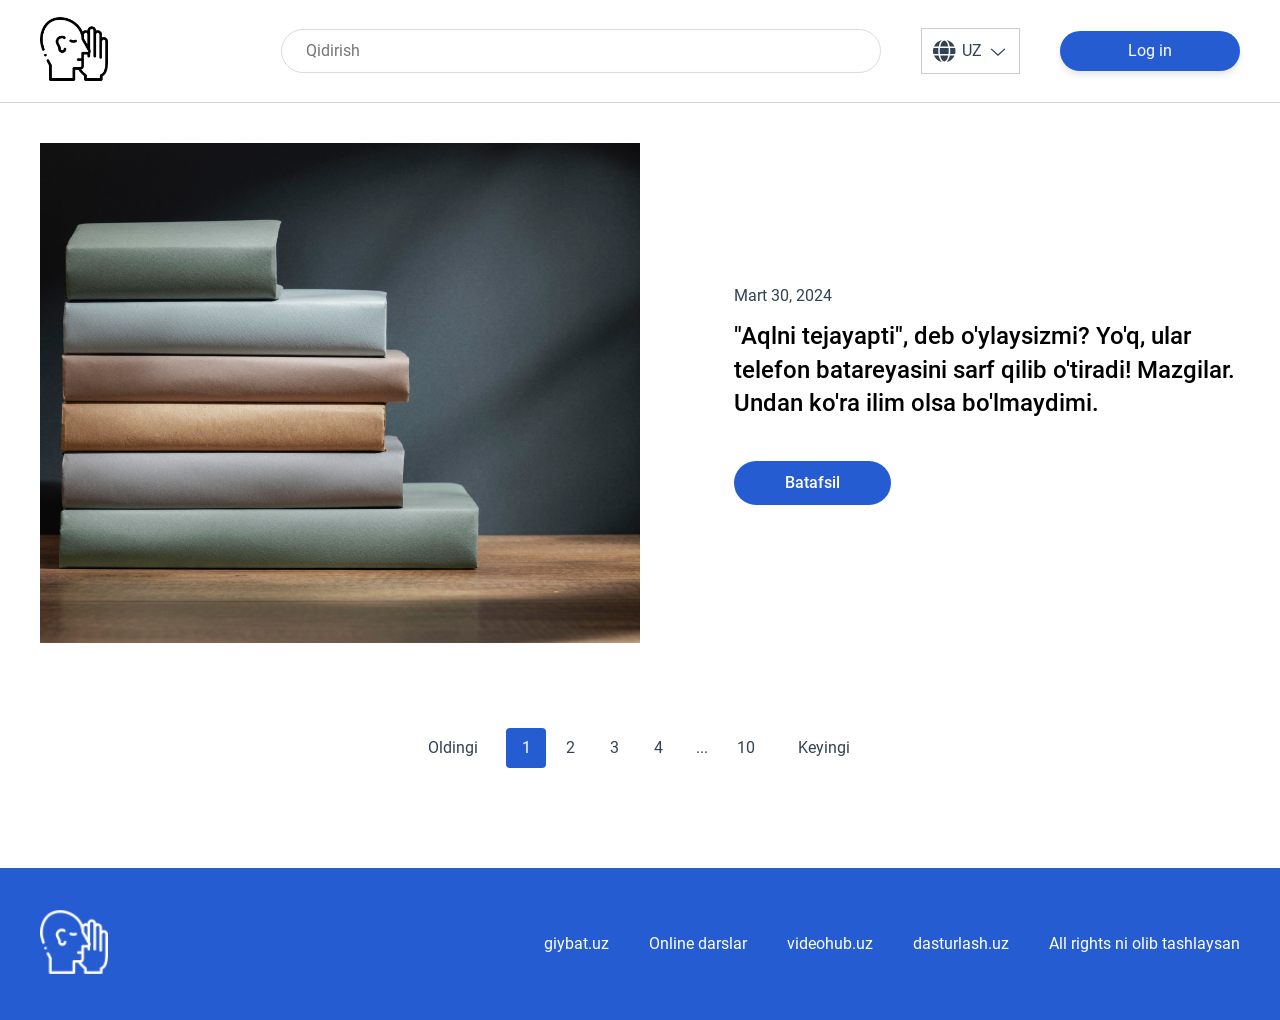
==== commit 1e137a0c: "index.htmlda post list ishladi" ====
--- a/giybat-frontend-verstka-master/index.html
+++ b/giybat-frontend-verstka-master/index.html
@@ -113,123 +113,17 @@
         <section class="post-wrapper container">
             <div class="post_container" id="post_container_id">
                 <!-- Post box start -->
-                <div class="post_box">
-                    <a href="post-detail.html">
-                        <div class="post_img__box">
-                            <img src="./images/book1.png" alt="Book1" class="post_img"/>
-                        </div>
-                        <h3 class="post_title">
-                            Dasturlashni o'rganishdagi xatolar.
-                        </h3>
-                        <p class="post_text">14.04.2024</p>
-                    </a>
-                </div>
-                <!-- Post box end -->
-
-                <!-- Post box start -->
-                <div class="post_box">
-                    <a href="post-detail.html">
-                        <div class="post_img__box">
-                            <img src="./images/book2.png" alt="Book1" class="post_img"/>
-                        </div>
-                        <h3 class="post_title post_short">Biz bitta jamoa</h3>
-                        <p class="post_text">13.04.2024</p>
-                    </a>
-                </div>
-                <!-- Post box end -->
-
-                <!-- Post box start -->
-                <div class="post_box">
-                    <a href="post-detail.html">
-                        <div class="post_img__box">
-                            <img src="./images/book3.png" alt="Book1" class="post_img"/>
-                        </div>
-                        <h3 class="post_title">
-                            Internet xafsizligi birinchi navbatda
-                        </h3>
-                        <p class="post_text">11.04.2024</p>
-                    </a>
-                </div>
-                <!-- Post box end-->
-
-                <!-- Post box start-->
-                <div class="post_box">
-                    <a href="post-detail.html">
-                        <div class="post_img__box">
-                            <img src="./images/book4.png" alt="Book1" class="post_img"/>
-                        </div>
-                        <h3 class="page_title">
-                            Bu bug-ni sen qilgansan!
-                        </h3>
-                        <p class="post_text">14.04.2024</p>
-                    </a>
-                </div>
-                <!-- Post box end -->
-
-                <!-- Post box start -->
-                <div class="post_box">
-                    <a href="post-detail.html">
-                        <div class="post_img__box">
-                            <img src="./images/book5.png" alt="Book1" class="post_img"/>
-                        </div>
-                        <h3 class="post_title">
-                            Oz-oz o'qi, kam-kam o'qi va tez-tez o'qi
-                        </h3>
-                        <p class="post_text">14.04.2024</p>
-                    </a>
-                </div>
-                <!-- Post box end -->
-
-                <!-- Post box start -->
-                <div class="post_box">
-                    <a href="post-detail.html">
-                        <div class="post_img__box">
-                            <img src="./images/book6.png" alt="Book1" class="post_img"/>
-                        </div>
-                        <h3 class="post_title">
-                            Videohub.uz da dasturlashni online o'qing
-                        </h3>
-                        <p class="post_text">10.04.2024</p>
-                    </a>
-                </div>
-                <!-- Post box end -->
-
-                <!-- Post box start -->
-                <div class="post_box">
-                    <a href="post-detail.html">
-                        <div class="post_img__box">
-                            <img src="./images/book7.png" alt="Book1" class="post_img"/>
-                        </div>
-                        <h3 class="post_title post_short">Shuncha kitob o'qib chiqdim. Mazza</h3>
-                        <p class="post_text">09.04.2024</p>
-                    </a>
-                </div>
-                <!-- Post box end -->
-
-                <!-- Post box start -->
-                <div class="post_box">
-                    <a href="post-detail.html">
-                        <div class="post_img__box">
-                            <img src="./images/book8.png" alt="Book1" class="post_img"/>
-                        </div>
-                        <h3 class="post_title">
-                            Meeting-dagi yangi mishmishlar
-                        </h3>
-                        <p class="post_text">08.04.2024</p>
-                    </a>
-                </div>
-                <!-- Post box end -->
-
-                <!-- Post box start -->
-                <div class="post_box">
-                    <a href="post-detail.html">
-                        <div class="post_img__box">
-                            <img src="./images/book9.png" alt="Book1" class="post_img"/>
-                        </div>
-                        <h3 class="post_title post_short">3 soat-da Java-ni o'rganish</h3>
-                        <p class="post_text">07.04.2024</p>
-                    </a>
-                </div>
+<!--                <div class="post_box">-->
+<!--                    <a href="post-detail.html">-->
+<!--                        <div class="post_img__box">-->
+<!--                            <img src="./images/book1.png" alt="Book1" class="post_img"/>-->
+<!--                        </div>-->
+<!--                        <h3 class="post_title">-->
+<!--                            Dasturlashni o'rganishdagi xatolar.-->
+<!--                        </h3>-->
+<!--                        <p class="post_text">14.04.2024</p>-->
+<!--                    </a>-->
+<!--                </div>-->
                 <!-- Post box end -->
             </div>
         </section>
